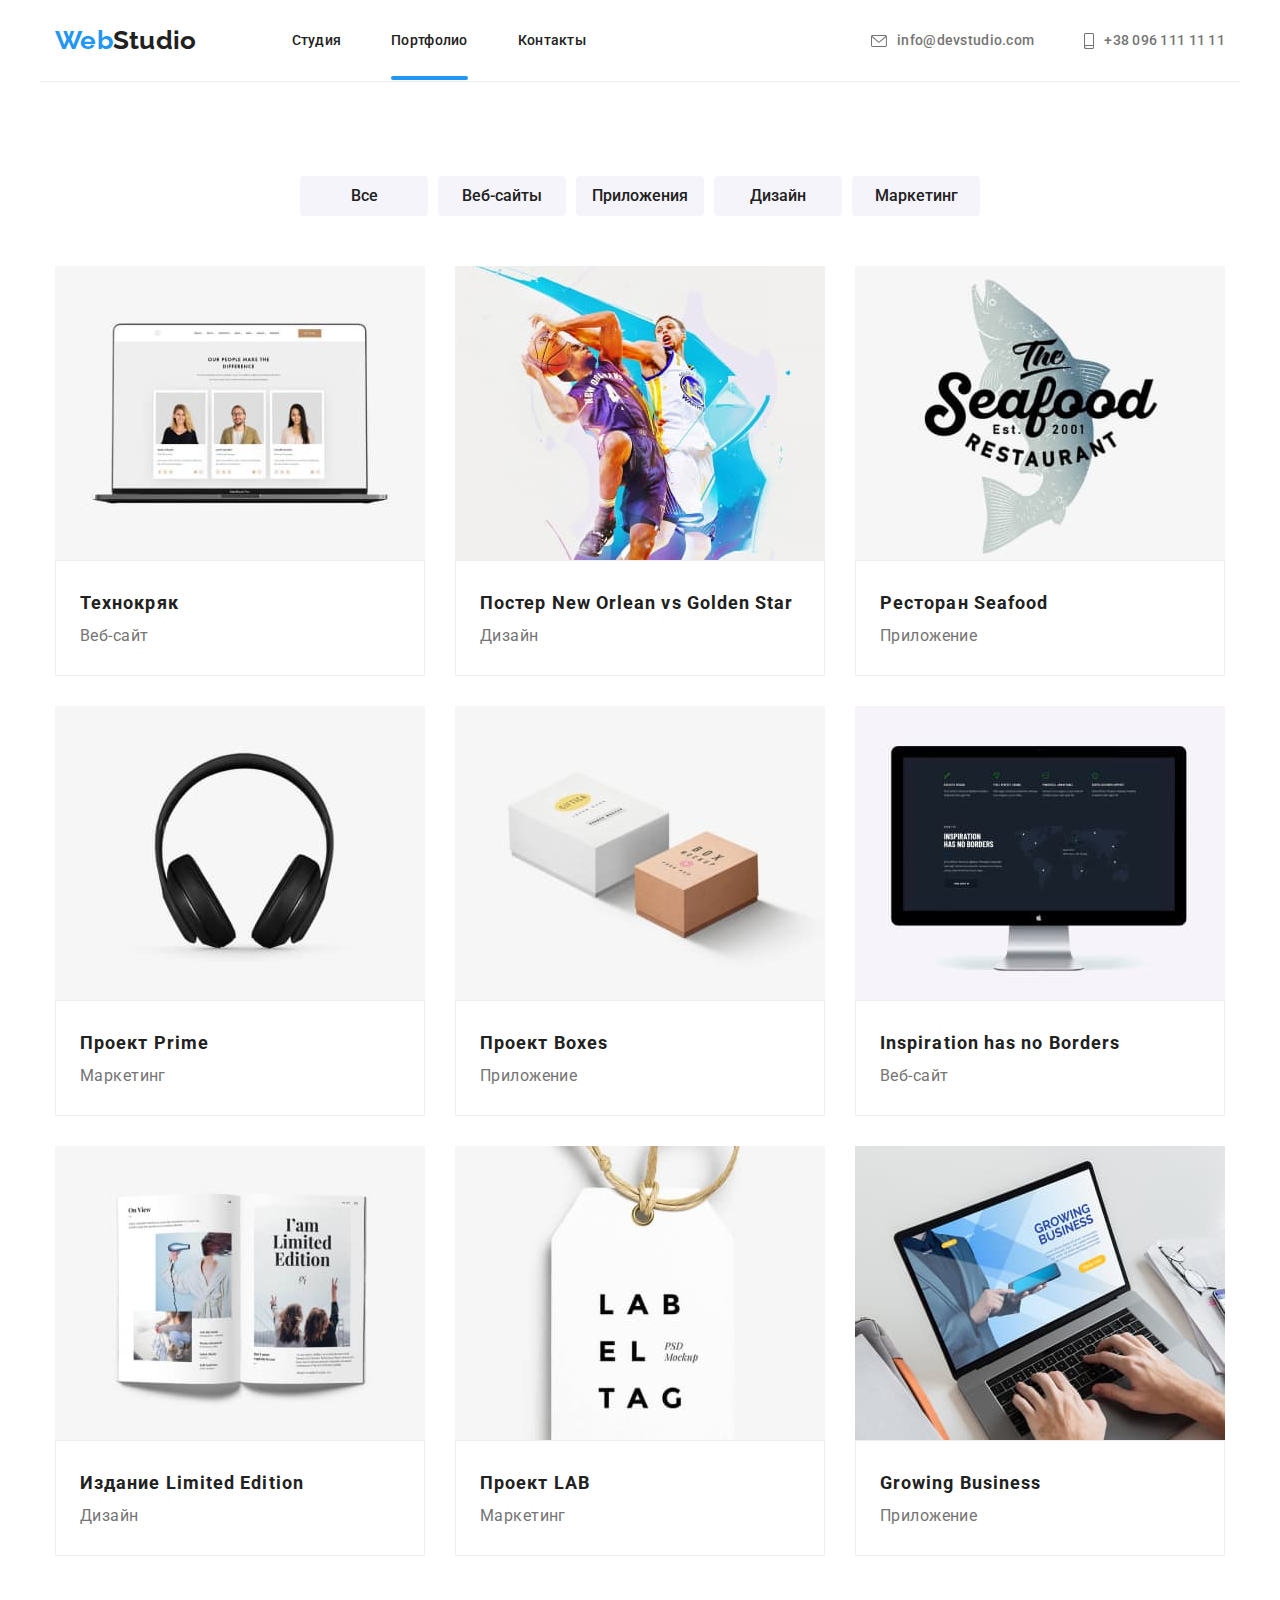
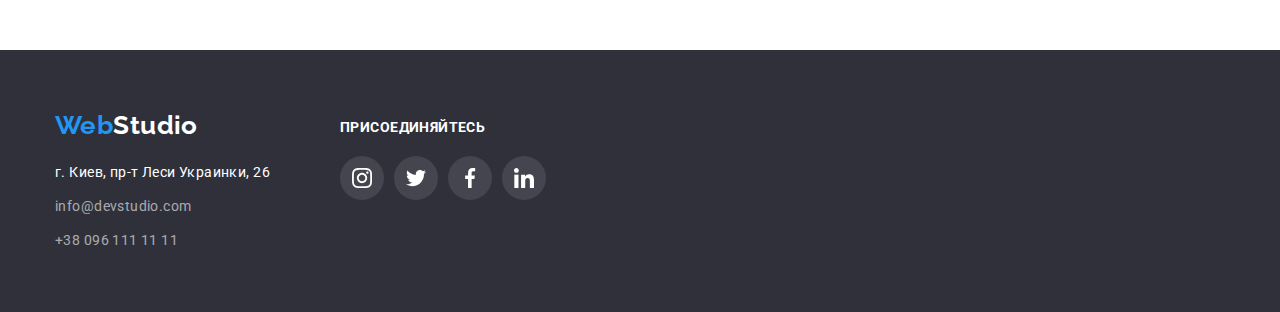
==== portfolio.html @ 004bd1a2 "start" ====
<!DOCTYPE html>
<html lang="ru">
  <head>
    <meta charset="UTF-8" />
    <meta http-equiv="X-UA-Compatible" content="IE=edge" />
    <meta name="viewport" content="width=device-width, initial-scale=1.0" />
    <title>Portfolio</title>
    <link
      href="https://fonts.googleapis.com/css2?family=Raleway:wght@700&family=Roboto:wght@400;500;700;900&display=swap"
      rel="stylesheet"
    />
    <link
      rel="stylesheet"
      href="https://cdn.jsdelivr.net/npm/modern-normalize@1.1.0/modern-normalize.min.css"
    />

    <link rel="stylesheet" href="./css/common.css" />
    <link rel="stylesheet" href="./css/index.css" />
    <link rel="stylesheet" href="./css/portfolio.css" />
    <link rel="stylesheet" href="./css/header.css" />
    <link rel="stylesheet" href="./css/footer.css" />
  </head>

  <body>
    <header>
      <div class="container header-container">
        <nav class="navigation">
          <a class="link logo" href="/index.html"
            ><span class="color-logo">Web</span>Studio</a
          >

          <ul class="list nav-list">
            <li class="list-item">
              <a class="link" href="/index.html">Студия</a>
            </li>
            <li class="list-item">
              <a class="link current" href="./portfolio.html">Портфолио</a>
            </li>
            <li class="list-item">
              <a class="link" href="#">Контакты</a>
            </li>
          </ul>
        </nav>
        <ul class="list contacts">
          <li class="list-item">
            <a class="link" href="mailto:info@devstudio.com">
              <svg class="icon" width="16" height="12">
                <use href="./images/icons/sprite.svg#icon-envelope"></use></svg
              >info@devstudio.com</a
            >
          </li>
          <li class="list-item">
            <a class="link" href="tel:+380961111111"
              ><svg class="icon" width="10" height="16">
                <use
                  href="./images/icons/sprite.svg#icon-smartphone"
                ></use></svg
              >+38 096 111 11 11</a
            >
          </li>
        </ul>
      </div>
    </header>
    <main>
      <section class="work-examples section">
        <div class="container">
          <h2 class="visually-hidden">Примеры работ</h2>
          <ul class="list">
            <li class="list-item">
              <button class="button" type="button">Все</button>
            </li>
            <li class="list-item">
              <button class="button" type="button">Веб-сайты</button>
            </li>
            <li class="list-item">
              <button class="button" type="button">Приложения</button>
            </li>
            <li class="list-item">
              <button class="button" type="button">Дизайн</button>
            </li>
            <li class="list-item">
              <button class="button" type="button">Маркетинг</button>
            </li>
          </ul>

          <ul class="work-examples-list">
            <li class="list-item">
              <div class="wrapper">
                <img
                  src="./images/projects/project-1.jpg"
                  alt="Веб-сайт"
                  width="370"
                />
                <div class="work-examples-overlay">
                  <p class="work-examples-text">
                    Ресурс предлагает комплексные предложения с разным уровнем
                    функционала и сервисов. Все это позволит посетителю получить
                    исчерпывающие сведения о компании или частном лице.
                  </p>
                </div>
              </div>
              <div class="card-item-container">
                <h3 class="card-titles">Технокряк</h3>
                <p class="card-text">Веб-сайт</p>
              </div>
            </li>
            <li class="list-item">
              <div class="wrapper">
                <img
                  src="./images/projects/project-2.jpg"
                  alt="Постер New Orlean vs Golden Star"
                  width="370"
                />
                <div class="work-examples-overlay">
                  <p class="work-examples-text">
                    Ресурс предлагает комплексные предложения с разным уровнем
                    функционала и сервисов. Все это позволит посетителю получить
                    исчерпывающие сведения о компании или частном лице.
                  </p>
                </div>
              </div>
              <div class="card-item-container">
                <h3 class="card-titles">Постер New Orlean vs Golden Star</h3>
                <p class="card-text">Дизайн</p>
              </div>
            </li>
            <li class="list-item">
              <div class="wrapper">
                <img
                  src="./images/projects/project-3.jpg"
                  alt="Ресторан Seafood"
                  width="370"
                />
                <div class="work-examples-overlay">
                  <p class="work-examples-text">
                    Ресурс предлагает комплексные предложения с разным уровнем
                    функционала и сервисов. Все это позволит посетителю получить
                    исчерпывающие сведения о компании или частном лице.
                  </p>
                </div>
              </div>
              <div class="card-item-container">
                <h3 class="card-titles">Ресторан Seafood</h3>
                <p class="card-text">Приложение</p>
              </div>
            </li>
            <li class="list-item">
              <div class="wrapper">
                <img
                  src="./images/projects/project-4.jpg"
                  alt="Проект Prime"
                  width="370"
                />
                <div class="work-examples-overlay">
                  <p class="work-examples-text">
                    Ресурс предлагает комплексные предложения с разным уровнем
                    функционала и сервисов. Все это позволит посетителю получить
                    исчерпывающие сведения о компании или частном лице.
                  </p>
                </div>
              </div>
              <div class="card-item-container">
                <h3 class="card-titles">Проект Prime</h3>
                <p class="card-text">Маркетинг</p>
              </div>
            </li>
            <li class="list-item">
              <div class="wrapper">
                <img
                  src="./images/projects/project-5.jpg"
                  alt="Проект Boxes"
                  width="370"
                />
                <div class="work-examples-overlay">
                  <p class="work-examples-text">
                    Ресурс предлагает комплексные предложения с разным уровнем
                    функционала и сервисов. Все это позволит посетителю получить
                    исчерпывающие сведения о компании или частном лице.
                  </p>
                </div>
              </div>
              <div class="card-item-container">
                <h3 class="card-titles">Проект Boxes</h3>
                <p class="card-text">Приложение</p>
              </div>
            </li>
            <li class="list-item">
              <div class="wrapper">
                <img
                  src="./images/projects/project-6.jpg"
                  alt="Inspiration has no Borders"
                  width="370"
                />
                <div class="work-examples-overlay">
                  <p class="work-examples-text">
                    Ресурс предлагает комплексные предложения с разным уровнем
                    функционала и сервисов. Все это позволит посетителю получить
                    исчерпывающие сведения о компании или частном лице.
                  </p>
                </div>
              </div>
              <div class="card-item-container">
                <h3 class="card-titles">Inspiration has no Borders</h3>
                <p class="card-text">Веб-сайт</p>
              </div>
            </li>
            <li class="list-item">
              <div class="wrapper">
                <img
                  src="./images/projects/project-7.jpg"
                  alt="Издание Limited Edition"
                  width="370"
                />
                <div class="work-examples-overlay">
                  <p class="work-examples-text">
                    Ресурс предлагает комплексные предложения с разным уровнем
                    функционала и сервисов. Все это позволит посетителю получить
                    исчерпывающие сведения о компании или частном лице.
                  </p>
                </div>
              </div>
              <div class="card-item-container">
                <h3 class="card-titles">Издание Limited Edition</h3>
                <p class="card-text">Дизайн</p>
              </div>
            </li>
            <li class="list-item">
              <div class="wrapper">
                <img
                  src="./images/projects/project-8.jpg"
                  alt="Проект LAB"
                  width="370"
                />
                <div class="work-examples-overlay">
                  <p class="work-examples-text">
                    Ресурс предлагает комплексные предложения с разным уровнем
                    функционала и сервисов. Все это позволит посетителю получить
                    исчерпывающие сведения о компании или частном лице.
                  </p>
                </div>
              </div>
              <div class="card-item-container">
                <h3 class="card-titles">Проект LAB</h3>
                <p class="card-text">Маркетинг</p>
              </div>
            </li>
            <li class="list-item">
              <div class="wrapper">
                <img
                  src="./images/projects/project-9.jpg"
                  alt="Growing Business"
                  width="370"
                />
                <div class="work-examples-overlay">
                  <p class="work-examples-text">
                    Ресурс предлагает комплексные предложения с разным уровнем
                    функционала и сервисов. Все это позволит посетителю получить
                    исчерпывающие сведения о компании или частном лице.
                  </p>
                </div>
              </div>
              <div class="card-item-container">
                <h3 class="card-titles">Growing Business</h3>
                <p class="card-text">Приложение</p>
              </div>
            </li>
          </ul>
        </div>
      </section>
    </main>
    <footer class="footer">
      <div class="footer-container container">
        <div class="wrapper">
          <a class="link logo dark-bg-logo" href="/index.html"
            ><span class="color-logo">Web</span>Studio</a
          >
          <address class="footer-contacts">
            <ul class="list">
              <li class="list-item">
                <a
                  class="link"
                  href="https://goo.gl/maps/Z4iwxhbqDGJFQBdJ7"
                  target="_blank"
                  rel="noreferrer noopener"
                  >г. Киев, пр-т Леси Украинки, 26</a
                >
              </li>
              <li class="list-item">
                <a class="link mail" href="mailto:info@devstudio.com"
                  >info@devstudio.com</a
                >
              </li>
              <li class="list-item">
                <a class="link tel" href="tel:+380961111111"
                  >+38 096 111 11 11</a
                >
              </li>
            </ul>
          </address>
        </div>
        <div class="social-media-wrapper">
          <h2 class="footer-title">присоединяйтесь</h2>
          <ul class="social-media-list">
            <li class="list-item">
              <a href="#" class="social-icon-link footer-icon link"
                ><svg class="icon">
                  <use href="./images/icons/sprite.svg#icon-instagram-2"></use>
                </svg>
              </a>
            </li>
            <li class="list-item">
              <a href="#" class="social-icon-link footer-icon link"
                ><svg class="icon">
                  <use href="./images/icons/sprite.svg#icon-twitter-1"></use>
                </svg>
              </a>
            </li>
            <li class="list-item">
              <a href="#" class="social-icon-link footer-icon link"
                ><svg class="icon">
                  <use href="./images/icons/sprite.svg#icon-facebook-1"></use>
                </svg>
              </a>
            </li>
            <li class="list-item">
              <a href="#" class="social-icon-link footer-icon link"
                ><svg class="icon">
                  <use
                    href="./images/icons/sprite.svg#icon-linkedin-1"
                  ></use></svg
              ></a>
            </li>
          </ul>
        </div>
      </div>
    </footer>
  </body>
</html>
---- css/common.css ----
:root {
  --title-text-color: #212121;
  --accent-color: #2196f3;
  --main-text-color: #757575;
  --dark-bg-text-color: #fff;
  --dark-bg-color: #2f303a;
  --dark-bg-link-text-color: rgba(255, 255, 255, 0.6);
  --button-color: #f5f4fa;
  --gap: 30px;
  --icon-color: #afb1b8;
  --main-font: 'Roboto', sans-serif;
}

.visually-hidden {
  position: absolute;
  width: 1px;
  height: 1px;
  margin: -1px;
  border: 0;
  padding: 0;

  white-space: nowrap;
  clip-path: inset(100%);
  clip: rect(0 0 0 0);
  overflow: hidden;
}

h1,
h2,
h3,
h4,
h5,
h6,
p {
  margin-top: 0px;
  margin-bottom: 0px;
}

img {
  display: block;
}

body {
  font-family: var(--main-font);
  font-size: 14px;
  line-height: 1.7;
  letter-spacing: 0.03em;

  color: var(--main-text-color);
}

ul {
  list-style: none;
  margin: 0;
  padding: 0;
}

.link {
  text-decoration: none;
  font-style: normal;

  color: inherit;

  transition: color 250ms cubic-bezier(0.4, 0, 0.2, 1);
}

.link:hover,
.link:focus,
.link:active {
  color: var(--accent-color);
}

.link:hover > .icon,
.link:focus > .icon,
.link:active > .icon {
  fill: var(--accent-color);
}

.container {
  width: 1200px;

  padding-left: 15px;
  padding-right: 15px;

  margin-left: auto;
  margin-right: auto;
}

.section {
  padding-top: 94px;
  padding-bottom: 94px;
}

.button {
  min-width: 128px;
  height: 40px;
  font-weight: 500;
  font-size: 16px;
  line-height: 1.62;
  text-align: center;

  border: none;
  border-radius: 4px;

  color: var(--title-text-color);
  background-color: var(--button-color);

  cursor: pointer;
  transition: background-color 250ms cubic-bezier(0.4, 0, 0.2, 1),
    box-shadow 250ms cubic-bezier(0.4, 0, 0.2, 1),
    color 250ms cubic-bezier(0.4, 0, 0.2, 1);
}

.button:hover,
.button:focus {
  color: var(--dark-bg-text-color);
  background-color: var(--accent-color);
  box-shadow: 0px 4px 4px rgba(0, 0, 0, 0.15);
}
---- css/index.css ----
.hero {
  padding-top: 200px;
  padding-bottom: 200px;
  background-color: var(--dark-bg-color);

  background-image: linear-gradient(
      to right,
      rgba(2, 0, 36, 0.4) 24%,
      rgba(16, 16, 191, 0.4) 48%,
      rgba(11, 23, 185, 0.664) 90%
    ),
    url(/images/hero.jpg);

  max-width: 1600px;
  margin-right: auto;
  margin-left: auto;
  background-repeat: no-repeat;

  text-align: center;
}

.primary-title {
  width: 700px;
  margin: 0 auto 30px;

  font-weight: 900;
  font-size: 44px;
  line-height: 1.36;
  text-align: center;
  letter-spacing: 0.06em;
  text-transform: uppercase;

  color: var(--dark-bg-text-color);
}

.second-title {
  margin-bottom: 50px;
  text-align: center;
  font-weight: 700;
  font-size: 36px;
  line-height: 1.16;

  color: var(--title-text-color);
}

.main-button {
  min-width: 200px;
  height: 50px;

  font-weight: 700;
  line-height: 1.9;
  letter-spacing: 0.06em;
}

.features .list {
  display: flex;
  column-gap: var(--gap);
}

.features .list-item {
  flex-basis: calc((100% - 3 * 30px) / 4);
}

.feature-titles {
  margin-bottom: 10px;

  font-style: normal;
  font-size: 14px;
  font-weight: 700;
  line-height: 1.14;
  letter-spacing: 0.03em;
  text-transform: uppercase;

  color: var(--title-text-color);
}

.work .second-titles {
  margin-bottom: 95px;
  text-align: center;
}

.work .list {
  display: flex;
  column-gap: 30px;
}

.work .list-item {
  position: relative;
}

.third-titles {
  font-style: normal;
  font-weight: 500;
  font-size: 16px;
  line-height: 1.18;
  letter-spacing: 0.03em;

  color: var(--title-text-color);
}

.team {
  background: #f5f4fa;
}

.team .third-titles {
  margin-bottom: 10px;
}

.team .second-titles {
  text-align: center;
  margin-bottom: 50px;
}

.team .list {
  display: flex;
  column-gap: 30px;
}

.team .list-item {
  text-align: center;
}

.team-member {
  padding: 30px 0;

  background: #ffffff;
  box-shadow: 0px 1px 3px rgba(0, 0, 0, 0.12), 0px 1px 1px rgba(0, 0, 0, 0.14),
    0px 2px 1px rgba(0, 0, 0, 0.2);
  border-radius: 0px 0px 4px 4px;
}

.job-title {
  margin-bottom: 15px;

  font-size: 16px;
  line-height: 1.19;
  letter-spacing: 0.03em;
}

.features .list-item::before {
  display: block;
  height: 120px;
  content: '';
  background-color: var(--button-color);
  background-repeat: no-repeat;
  background-size: 70px 70px;
  background-position: center;
  border-radius: 4px;
  margin-bottom: 30px;
}

.antenna::before {
  background-image: url(/images/icons/SVG/antenna.svg);
}

.clock::before {
  background-image: url(/images/icons/SVG/clock.svg);
}

.diagram::before {
  background-image: url(/images/icons/SVG/diagram.svg);
}

.astronaut::before {
  background-image: url(/images/icons/SVG/astronaut.svg);
}

.social-media-list {
  display: flex;
  justify-content: center;
  column-gap: 10px;
}

.social-media-list .icon {
  width: 20px;
  height: 20px;
  fill: var(--icon-color);
}

.social-icon-link {
  display: flex;
  width: 44px;
  height: 44px;
  align-items: center;
  justify-content: center;

  border-radius: 50%;

  transition: background-color 250ms cubic-bezier(0.4, 0, 0.2, 1);
}

.social-icon-link:hover {
  background-color: #2196f3;
}

.social-icon-link .icon {
  transition: fill 250ms cubic-bezier(0.4, 0, 0.2, 1);
}

.social-icon-link:hover .icon {
  fill: #ffffff;
}

.clients-list {
  display: flex;
  column-gap: 30px;
}

.clients-link {
  display: flex;
  align-items: center;
  justify-content: center;
  width: 170px;
  height: 92px;
  border: 1px solid var(--icon-color, rgba(175, 177, 184, 1));
  border-radius: 4px;

  transition: border-color 250ms cubic-bezier(0.4, 0, 0.2, 1);
}

.clients-link:hover {
  border-color: var(--accent-color);
}

.clients-link > .icon {
  fill: var(--icon-color);

  transition: fill 250ms cubic-bezier(0.4, 0, 0.2, 1);
}

.work-overlay {
  display: flex;
  align-items: center;
  justify-content: center;

  position: absolute;
  bottom: 0;
  left: 0;

  height: 70px;
  width: 100%;
  background: rgba(47, 48, 58, 0.8);
}

.work-text {
  font-weight: 700;
  font-size: 14px;
  line-height: 16px;
  letter-spacing: 0.03em;
  text-transform: uppercase;
  color: var(--dark-bg-text-color);
}

.modal-overlay {
  position: fixed;
  top: 0;
  left: 0;

  width: 100%;
  height: 100%;

  background-color: rgba(0, 0, 0, 0.2);

  opacity: 1;

  transition: opacity 250ms cubic-bezier(0.4, 0, 0.2, 1);
}

.modal-overlay.is-hidden {
  opacity: 0;
  pointer-events: none;
}

.modal-window {
  position: absolute;

  top: 50%;
  left: 50%;

  transform: translate(-50%, -50%) scale(1);

  width: 530px;
  height: 580px;

  padding: 40px;

  background: var(--dark-bg-text-color);
  border-radius: 4px;
  box-shadow: 0px 1px 3px rgba(0, 0, 0, 0.12), 0px 1px 1px rgba(0, 0, 0, 0.14),
    0px 2px 1px rgba(0, 0, 0, 0.2);

  opacity: 1;

  transition: transform 250ms;
}

.modal-overlay.is-hidden .modal-window {
  transform: translate(-50%, -50%) scale(0.5);
}

.btn-close {
  position: absolute;
  top: 10px;
  right: 10px;

  min-width: 30px;
  height: 30px;

  border: 1px solid var(--button-color);
  border-radius: 50%;

  background-color: transparent;
}

.btn-close:hover .icon {
  fill: var(--dark-bg-text-color);
}

.send-icon {
  width: 24px;
  height: 24px;

  fill: inherit;

  transition: fill 250ms cubic-bezier(0.4, 0, 0.2, 1);
}

.footer-form-button {
  display: flex;
  align-items: center;
  justify-content: center;
  column-gap: 10px;
}

.footer-form-button:hover .send-icon {
  fill: var(--dark-bg-text-color);
}

.modal-title {
  margin-bottom: 12px;

  font-size: 20px;
  line-height: 23px;

  letter-spacing: 0.03em;

  color: #212121;
}

.modal-form {
  display: flex;
  flex-direction: column;
}

.modal-form-input {
  width: 100%;
  height: 40px;
  padding-left: 35px;
  padding-right: 35px;

  border: 1px solid rgba(33, 33, 33, 0.2);
  border-radius: 4px;
}

.modal-form-input:focus {
  border: 1px solid var(--accent-color);
  outline: transparent;
}

.input-wrapper:focus-within .modal-form-icon {
  fill: var(--accent-color);
}

.modal-form-label:focus-within .modal-form-label-text {
  color: var(--accent-color);
}

.modal-form-label-text {
  display: block;
  margin-bottom: 5px;
  font-size: 12px;
  line-height: 14px;
  /* identical to box height */

  letter-spacing: 0.01em;

  color: #757575;
}

.modal-form-comment {
  height: 120px;
  resize: none;
}

.modal-form-icon {
  position: absolute;
  top: 0;
  left: 0;

  transform: translateY(50%);

  margin-left: 12px;
}

.input-wrapper {
  position: relative;
  margin-bottom: 10px;
}

.modal-form-comment {
  padding: 12px 16px;
}

.modal-form-comment::placeholder {
  font-family: 'Roboto';
  font-style: normal;
  font-weight: 400;
  font-size: 12px;
  line-height: 14px;
  letter-spacing: 0.01em;

  color: rgba(117, 117, 117, 0.5);
}

.comment-wrapper {
  margin-bottom: 20px;
}

.confirm-label {
  display: flex;
  align-items: center;
  justify-content: center;
  column-gap: 8px;

  margin-bottom: 20px;

  font-size: 14px;
  line-height: 24px;
  /* identical to box height, or 171% */

  letter-spacing: 0.03em;

  color: #757575;

  cursor: pointer;
}

.confirm-label .link {
  color: var(--accent-color);
  text-decoration: underline;
}

.submit-button {
  max-width: 200px;
  align-self: center;
}

.modal-form-label {
  display: block;
}

.confirm-checkbox {
  position: absolute;
  top: 0;
  left: 0;
  appearance: none;

  width: 1px;
  height: 1px;
  margin: -1px;
  border: 0;
  padding: 0;

  white-space: nowrap;
  clip-path: inset(100%);
  clip: rect(0 0 0 0);
  overflow: hidden;
}

.check-icon {
  display: inline-block;
  width: 15px;
  height: 15px;

  border: 2px solid;
  border-radius: 2px;
}

.confirm-checkbox:checked + .check-icon {
  background-color: var(--accent-color);
  border-color: transparent;
  background-image: url(../images/icons/SVG/icon-check.svg);
  background-size: contain;
  background-origin: border-box;
}
---- css/portfolio.css ----
.work-examples .list {
  display: flex;
  justify-content: center;
}

.work-examples .list > .list-item:not(:last-child) {
  margin-right: 10px;
  margin-bottom: 50px;
}

.work-examples-list .wrapper {
  position: relative;
  overflow: hidden;
}

.work-examples-overlay {
  padding: 63px 24px;
  position: absolute;
  top: 0;
  left: 0;

  transform: translateY(100%);

  transition: transform 250ms cubic-bezier(0.4, 0, 0.2, 1);
  height: 100%;

  background: rgba(33, 150, 243, 0.9);

  font-size: 18px;
  line-height: 28px;
  /* or 156% */

  letter-spacing: 0.03em;

  color: #ffffff;
}

.card-titles {
  font-weight: 700;
  font-size: 18px;
  line-height: 2;
  letter-spacing: 0.06em;
  color: var(--title-text-color);
}

.card-text {
  font-size: 16px;
  line-height: 1.87;
}

.work-examples-list {
  display: flex;
  flex-wrap: wrap;
  gap: 30px;
}

.work-examples-list .list-item {
  /* margin-left: 30px;
  margin-top: 30px; */
  flex-basis: calc((100% - 2 * 30px) / 3);
}

.card-item-container {
  padding: 24px;
  background: #ffffff;
  border: 1px solid #eeeeee;
}

.work-examples-list > .list-item {
  transition: box-shadow 250ms cubic-bezier(0.4, 0, 0.2, 1);
}

.work-examples-list > .list-item:hover {
  box-shadow: 2px 2px 27px 0px rgba(222, 222, 222, 1);
}

.list-item:hover .work-examples-overlay {
  transform: translateY(0);
}
---- css/header.css ----
.header-container {
  display: flex;
  align-items: center;

  border-bottom: 1px solid #ececec;
}

.color-logo {
  color: var(--accent-color);
}

.logo {
  padding: 25px 0;
  margin-right: 95px;

  font-family: 'Raleway';
  font-weight: 700;
  font-size: 26px;
  line-height: 1.2;

  color: var(--title-text-color);
}

.navigation {
  display: flex;
  align-items: center;

  font-weight: 500;
  font-size: 14px;
  line-height: 1.14;
  letter-spacing: 0.02em;

  color: var(--title-text-color);
}

.nav-list {
  display: flex;
  column-gap: 50px;
}

.nav-list .link {
  padding-top: 32px;
  padding-bottom: 32px;
}

.nav-list .link::after {
  display: none;
  content: '';
  height: 4px;
  background-color: var(--accent-color);
  border-radius: 2px;
}

.current {
  position: relative;
}

.current.link::after {
  display: block;
  position: absolute;
  bottom: 0;
  width: 100%;
}

.contacts {
  display: flex;
  align-items: center;

  margin-left: auto;

  font-weight: 500;
  line-height: 1.14;
  letter-spacing: 0.02em;

  color: var(--main-text-color);
}

.contacts .link {
  padding-top: 20px;
  padding-bottom: 20px;
}

.contacts > .list-item:not(:last-child) {
  margin-right: 50px;
}

.contacts .icon {
  fill: var(--main-text-color);
  margin-right: 10px;

  transition: fill 250ms cubic-bezier(0.4, 0, 0.2, 1);
}

.contacts :last-child {
  display: flex;
  align-items: center;
}
---- css/footer.css ----
.footer {
  padding-top: 60px;
  padding-bottom: 60px;

  color: var(--dark-bg-text-color);
  background-color: var(--dark-bg-color);
}

.footer .logo {
  display: inline-block;
  margin: 0;
  padding: 0;
  margin-bottom: 20px;
}

.footer-contacts .list-item:not(:last-child) {
  margin-bottom: 10px;
}

.dark-bg-logo {
  color: var(--dark-bg-text-color);
}

.mail,
.tel {
  color: var(--dark-bg-link-text-color);
}

.footer-container {
  display: flex;
  column-gap: 70px;
}

.footer-title {
  margin-bottom: 20px;
  font-weight: 700;
  font-size: 14px;
  line-height: 1.14;
  letter-spacing: 0.03em;
  text-transform: uppercase;

  color: var(--dark-bg-text-color);
}

.social-media-wrapper {
  padding-top: 10px;
}

.footer-icon .icon {
  fill: var(--dark-bg-text-color);
}

.social-icon-link.footer-icon {
  background-color: rgba(255, 255, 255, 0.1);
}

.social-icon-link.footer-icon:hover {
  background-color: var(--accent-color);
}

.footer-form-wrapper {
  padding-top: 10px;
}

.footer-email {
  width: 360px;
  height: 50px;

  padding-left: 16px;
  padding-right: 16px;

  border: 1px solid rgba(255, 255, 255, 0.3);
  filter: drop-shadow(0px 4px 4px rgba(0, 0, 0, 0.15));
  border-radius: 4px;

  background-color: transparent;

  color: var(--dark-bg-text-color);
}

.footer-form {
  display: flex;
  column-gap: 12px;
}
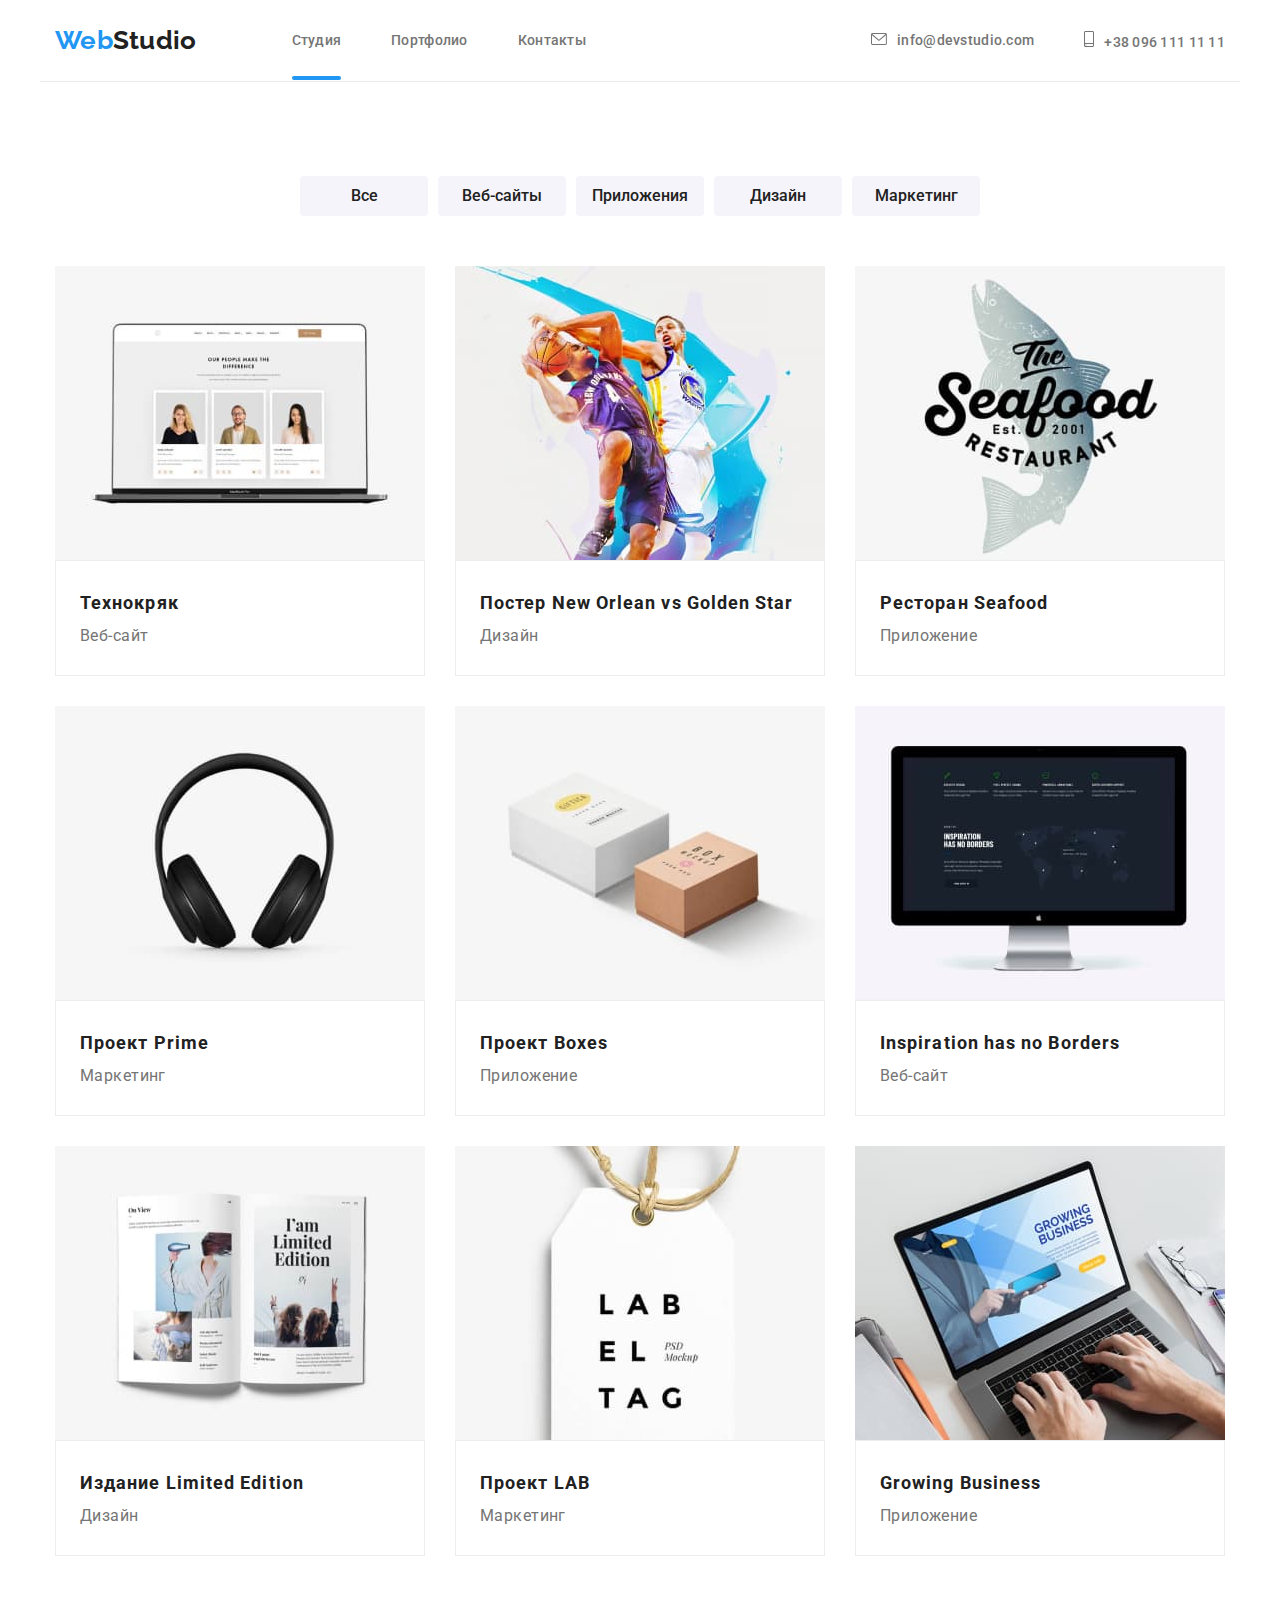
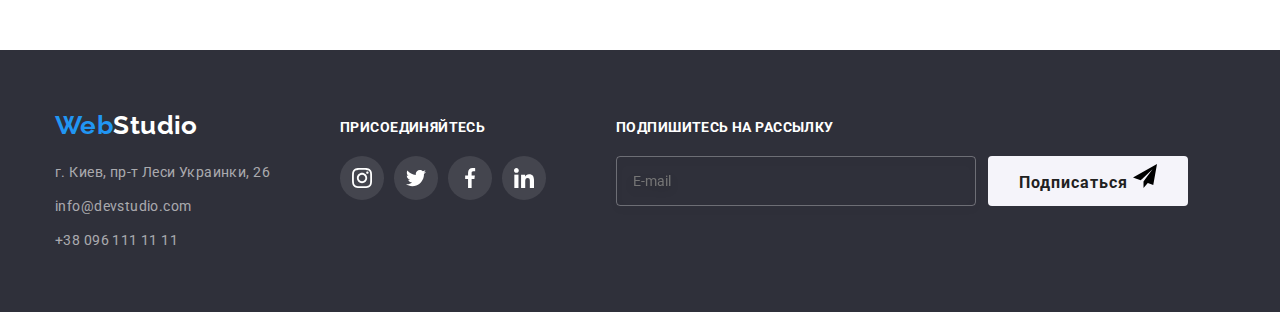
==== commit 4c8a9030: "add modal" ====
--- a/portfolio.html
+++ b/portfolio.html
@@ -13,45 +13,47 @@
       rel="stylesheet"
       href="https://cdn.jsdelivr.net/npm/modern-normalize@1.1.0/modern-normalize.min.css"
     />
-
-    <link rel="stylesheet" href="./css/common.css" />
-    <link rel="stylesheet" href="./css/index.css" />
-    <link rel="stylesheet" href="./css/portfolio.css" />
-    <link rel="stylesheet" href="./css/header.css" />
-    <link rel="stylesheet" href="./css/footer.css" />
+    <link rel="stylesheet" href="./css/main.min.css" />
   </head>
 
   <body>
-    <header>
-      <div class="container header-container">
-        <nav class="navigation">
+    <header class="page-header">
+      <div class="container page-header__container">
+        <nav class="page-header__nav">
           <a class="link logo" href="/index.html"
-            ><span class="color-logo">Web</span>Studio</a
+            ><span class="logo-color">Web</span>Studio</a
           >
 
           <ul class="list nav-list">
-            <li class="list-item">
-              <a class="link" href="/index.html">Студия</a>
-            </li>
-            <li class="list-item">
-              <a class="link current" href="./portfolio.html">Портфолио</a>
-            </li>
-            <li class="list-item">
-              <a class="link" href="#">Контакты</a>
+            <li class="nav-list__item">
+              <a class="link nav-list__link current" href="/index.html"
+                >Студия</a
+              >
+            </li>
+            <li class="nav-list__item">
+              <a class="link nav-list__link" href="./portfolio.html"
+                >Портфолио</a
+              >
+            </li>
+            <li class="nav-list__item">
+              <a class="link nav-list__link" href="#">Контакты</a>
             </li>
           </ul>
         </nav>
-        <ul class="list contacts">
-          <li class="list-item">
-            <a class="link" href="mailto:info@devstudio.com">
-              <svg class="icon" width="16" height="12">
+        <ul class="list contacts-list">
+          <li class="contacts-list__item">
+            <a
+              class="link contacts-list__link"
+              href="mailto:info@devstudio.com"
+            >
+              <svg class="icon contacts-list__icon" width="16" height="12">
                 <use href="./images/icons/sprite.svg#icon-envelope"></use></svg
               >info@devstudio.com</a
             >
           </li>
-          <li class="list-item">
-            <a class="link" href="tel:+380961111111"
-              ><svg class="icon" width="10" height="16">
+          <li class="contacts-list__item">
+            <a class="link contacts-list__link" href="tel:+380961111111"
+              ><svg class="icon contacts-list__icon" width="10" height="16">
                 <use
                   href="./images/icons/sprite.svg#icon-smartphone"
                 ></use></svg
@@ -269,29 +271,31 @@
       </section>
     </main>
     <footer class="footer">
-      <div class="footer-container container">
+      <div class="container footer-container">
         <div class="wrapper">
-          <a class="link logo dark-bg-logo" href="/index.html"
-            ><span class="color-logo">Web</span>Studio</a
+          <a class="link logo footer__logo" href="/index.html"
+            ><span class="logo-color">Web</span>Studio</a
           >
           <address class="footer-contacts">
-            <ul class="list">
-              <li class="list-item">
+            <ul class="footer-contacts__list">
+              <li class="footer-contacts__item">
                 <a
-                  class="link"
+                  class="link footer-contacts__link"
                   href="https://goo.gl/maps/Z4iwxhbqDGJFQBdJ7"
                   target="_blank"
                   rel="noreferrer noopener"
                   >г. Киев, пр-т Леси Украинки, 26</a
                 >
               </li>
-              <li class="list-item">
-                <a class="link mail" href="mailto:info@devstudio.com"
+              <li class="footer-contacts__item">
+                <a
+                  class="link footer-contacts__link"
+                  href="mailto:info@devstudio.com"
                   >info@devstudio.com</a
                 >
               </li>
-              <li class="list-item">
-                <a class="link tel" href="tel:+380961111111"
+              <li class="footer-contacts__item">
+                <a class="link footer-contacts__link" href="tel:+380961111111"
                   >+38 096 111 11 11</a
                 >
               </li>
@@ -299,38 +303,72 @@
           </address>
         </div>
         <div class="social-media-wrapper">
-          <h2 class="footer-title">присоединяйтесь</h2>
+          <h2 class="footer__title">присоединяйтесь</h2>
           <ul class="social-media-list">
-            <li class="list-item">
-              <a href="#" class="social-icon-link footer-icon link"
-                ><svg class="icon">
+            <li class="social-media-list__item">
+              <a
+                href="#"
+                class="social-media-list__link link social-media-list__link--dark-bg"
+                ><svg
+                  class="icon social-media-list__icon social-media-list__icon--dark-bg"
+                >
                   <use href="./images/icons/sprite.svg#icon-instagram-2"></use>
                 </svg>
               </a>
             </li>
-            <li class="list-item">
-              <a href="#" class="social-icon-link footer-icon link"
-                ><svg class="icon">
+            <li class="social-media-list__item">
+              <a
+                href="#"
+                class="social-media-list__link link social-media-list__link--dark-bg"
+                ><svg
+                  class="icon social-media-list__icon social-media-list__icon--dark-bg"
+                >
                   <use href="./images/icons/sprite.svg#icon-twitter-1"></use>
                 </svg>
               </a>
             </li>
-            <li class="list-item">
-              <a href="#" class="social-icon-link footer-icon link"
-                ><svg class="icon">
+            <li class="social-media-list__item">
+              <a
+                href="#"
+                class="social-media-list__link link social-media-list__link--dark-bg"
+                ><svg
+                  class="icon social-media-list__icon social-media-list__icon--dark-bg"
+                >
                   <use href="./images/icons/sprite.svg#icon-facebook-1"></use>
                 </svg>
               </a>
             </li>
-            <li class="list-item">
-              <a href="#" class="social-icon-link footer-icon link"
-                ><svg class="icon">
+            <li class="social-media-list__item">
+              <a
+                href="#"
+                class="social-media-list__link link social-media-list__link--dark-bg"
+                ><svg
+                  class="icon social-media-list__icon social-media-list__icon--dark-bg"
+                >
                   <use
                     href="./images/icons/sprite.svg#icon-linkedin-1"
                   ></use></svg
               ></a>
             </li>
           </ul>
+        </div>
+        <div class="footer-form-wrapper">
+          <h2 class="footer__title">Подпишитесь на рассылку</h2>
+          <form class="footer__form">
+            <input
+              type="email"
+              name="footer-email"
+              placeholder="E-mail"
+              required
+              class="footer-email"
+            />
+            <button type="submit" class="button button--big footer-form-button">
+              <span>Подписаться</span>
+              <svg class="icon send-icon">
+                <use href="./images/icons/sprite.svg#icon-send"></use>
+              </svg>
+            </button>
+          </form>
         </div>
       </div>
     </footer>
--- a/css/main.min.css
+++ b/css/main.min.css
@@ -0,0 +1 @@
+.visually-hidden{position:absolute;width:1px;height:1px;margin:-1px;border:0;padding:0;white-space:nowrap;-webkit-clip-path:inset(100%);clip-path:inset(100%);clip:rect(0 0 0 0);overflow:hidden}h1,h2,h3,h4,h5,h6,p{margin-top:0px;margin-bottom:0px}img{display:block;width:100%}body{font-family:"Roboto",sans-serif;font-size:14px;line-height:1.7;letter-spacing:.03em;color:#757575}ul{list-style:none;margin:0;padding:0}.link{text-decoration:none;font-style:normal;color:inherit;transition:color 250ms cubic-bezier(0.4, 0, 0.2, 1)}.link:hover,.link:focus,.link:active{color:#2196f3}.icon{transition:fill 250ms cubic-bezier(0.4, 0, 0.2, 1)}.link:hover>.icon,.link:focus>.icon,.link:active>.icon{fill:#2196f3}.container{width:1200px;padding-left:15px;padding-right:15px;margin-left:auto;margin-right:auto}.section{padding-top:94px;padding-bottom:94px}.button{min-width:128px;height:40px;font-weight:500;font-size:16px;line-height:1.62;text-align:center;border:none;border-radius:4px;color:#212121;background-color:#f5f4fa;cursor:pointer;transition:background-color 250ms cubic-bezier(0.4, 0, 0.2, 1),box-shadow 250ms cubic-bezier(0.4, 0, 0.2, 1),color 250ms cubic-bezier(0.4, 0, 0.2, 1)}.button:hover,.button:focus{color:#fff;background-color:#2196f3;box-shadow:0px 4px 4px rgba(0,0,0,.15)}.button--big{min-width:200px;height:50px;font-weight:700;line-height:1.9;letter-spacing:.06em}.logo{padding:25px 0;margin-right:95px;font-family:"Raleway";font-weight:700;font-size:26px;line-height:1.2;color:#212121}.logo-color{color:#2196f3}.page-header__container{display:flex;align-items:center;border-bottom:1px solid #ececec}.page-header__nav{display:flex;align-items:center;font-weight:500;font-size:14px;line-height:1.14;letter-spacing:.02em;color:#212121}.nav-list{display:flex;-moz-column-gap:50px;column-gap:50px;color:#757575}.nav-list__link{padding-top:32px;padding-bottom:32px}.nav-list__link::after{content:"";height:4px;background-color:#2196f3;border-radius:2px}.current{position:relative}.current.nav-list__link::after{display:block;position:absolute;bottom:0;width:100%}.contacts-list{display:flex;align-items:center;-moz-column-gap:50px;column-gap:50px;margin-left:auto;font-weight:500;line-height:1.14;letter-spacing:.02em;color:#757575}.contacts-list:last-child{display:flex;align-items:center}.contacts-list__link{padding-top:20px;padding-bottom:20px}.contacts-list__icon{fill:#757575;margin-right:10px;transition:fill 250ms cubic-bezier(0.4, 0, 0.2, 1)}.hero-section{padding-top:200px;padding-bottom:200px;background-color:#2f303a;background-image:linear-gradient(to right, rgba(2, 0, 36, 0.4) 24%, rgba(16, 16, 191, 0.4) 48%, rgba(11, 23, 185, 0.664) 90%),url(/images/hero.jpg);max-width:1600px;margin-right:auto;margin-left:auto;background-repeat:no-repeat;text-align:center}.hero-section__title{width:700px;margin:0 auto 30px;font-weight:900;font-size:44px;line-height:1.36;text-align:center;letter-spacing:.06em;text-transform:uppercase;color:#fff}.second-title{margin-bottom:50px;text-align:center;font-weight:700;font-size:36px;line-height:1.16;color:#212121}.third-title{font-style:normal;font-weight:500;font-size:16px;line-height:1.18;letter-spacing:.03em;color:#212121}.features-list{display:flex;-moz-column-gap:30px;column-gap:30px}.features-list__item{flex-basis:calc((100% - 90px)/4)}.features-list__titles{margin-bottom:10px;font-size:14px;font-weight:700;line-height:1.14;letter-spacing:.03em;text-transform:uppercase;color:#212121}.features-list__item::before{display:block;height:120px;content:"";background-color:#f5f4fa;background-repeat:no-repeat;background-size:70px 70px;background-position:center;border-radius:4px;margin-bottom:30px}.features-list__item--antenna::before{background-image:url(/images/icons/SVG/antenna.svg)}.features-list__item--clock::before{background-image:url(/images/icons/SVG/clock.svg)}.features-list__item--diagram::before{background-image:url(/images/icons/SVG/diagram.svg)}.features-list__item--astronaut::before{background-image:url(/images/icons/SVG/astronaut.svg)}.work__second-title{margin-bottom:95px;text-align:center}.work-list{display:flex;-moz-column-gap:30px;column-gap:30px}.work-list__item{position:relative}.work-list__overlay{display:flex;align-items:center;justify-content:center;position:absolute;bottom:0;left:0;height:70px;width:100%;background:rgba(47,48,58,.8)}.work-list__text{font-weight:700;font-size:14px;line-height:16px;letter-spacing:.03em;text-transform:uppercase;color:#fff}.team-section{background:#f5f4fa}.team-member__title{margin-bottom:10px}.team-section__title{text-align:center;margin-bottom:50px}.team-list{display:flex;-moz-column-gap:30px;column-gap:30px}.team-list__item{text-align:center}.team-member{padding:30px 0;background:#fff;box-shadow:0px 1px 3px rgba(0,0,0,.12),0px 1px 1px rgba(0,0,0,.14),0px 2px 1px rgba(0,0,0,.2);border-radius:0px 0px 4px 4px}.team-member__title{font-weight:500;font-size:16px;line-height:19px;letter-spacing:.03em;color:#212121}.team-member__position{margin-bottom:15px;font-size:16px;line-height:1.19;letter-spacing:.03em}.social-media-list{display:flex;justify-content:center;-moz-column-gap:10px;column-gap:10px}.social-media-list__link{display:flex;width:44px;height:44px;align-items:center;justify-content:center;border-radius:50%;transition:background-color 250ms cubic-bezier(0.4, 0, 0.2, 1)}.social-media-list__link:hover,.social-media-list__link:focus{background-color:#2196f3}.social-media-list__link--dark-bg{background:rgba(255,255,255,.1)}.social-media-list__icon{width:20px;height:20px;fill:#afb1b8;transition:fill 250ms cubic-bezier(0.4, 0, 0.2, 1)}.social-media-list__icon--dark-bg{fill:#fff}.social-media-list__link:hover .social-media-list__icon,.social-media-list__link:focus .social-media-list__icon{fill:#fff}.clients-list{display:flex;-moz-column-gap:30px;column-gap:30px}.clients-list__link{display:flex;align-items:center;justify-content:center;width:170px;height:92px;border:1px solid #afb1b8;border-radius:4px;transition:border-color 250ms cubic-bezier(0.4, 0, 0.2, 1)}.clients-list__link:hover{border-color:#2196f3}.clients-list__icon{fill:currentColor}.modal-overlay{position:fixed;top:0;left:0;width:100%;height:100%;background-color:rgba(0,0,0,.2);opacity:1;transition:opacity 250ms cubic-bezier(0.4, 0, 0.2, 1)}.modal-overlay.is-hidden{opacity:0;pointer-events:none}.modal-window{position:absolute;top:50%;left:50%;transform:translate(-50%, -50%) scale(1);width:530px;height:580px;padding:40px;background:#fff;border-radius:4px;box-shadow:0px 1px 3px rgba(0,0,0,.12),0px 1px 1px rgba(0,0,0,.14),0px 2px 1px rgba(0,0,0,.2);opacity:1;transition:transform 250ms}.modal-overlay.is-hidden .modal-window{transform:translate(-50%, -50%) scale(0.5)}.btn-close{position:absolute;top:10px;right:10px;min-width:30px;height:30px;border:1px solid #f5f4fa;border-radius:50%;background-color:rgba(0,0,0,0)}.btn-close:hover .icon{fill:#fff}.send-icon{width:24px;height:24px;fill:inherit;transition:fill 250ms cubic-bezier(0.4, 0, 0.2, 1)}.modal-title{margin-bottom:12px;font-size:20px;line-height:23px;letter-spacing:.03em;color:#212121}.modal-form{display:flex;flex-direction:column}.modal-form-input{width:100%;height:40px;padding-left:35px;padding-right:35px;border:1px solid rgba(33,33,33,.2);border-radius:4px}.modal-form-input:focus{border:1px solid #2196f3;outline:rgba(0,0,0,0)}.input-wrapper:focus-within .modal-form-icon{fill:#2196f3}.modal-form-label:focus-within .modal-form-label-text{color:#2196f3}.modal-form-label-text{display:block;margin-bottom:5px;font-size:12px;line-height:14px;letter-spacing:.01em;color:#757575}.modal-form-comment{height:120px;resize:none}.modal-form-icon{position:absolute;top:0;left:0;transform:translateY(50%);margin-left:12px}.input-wrapper{position:relative;margin-bottom:10px}.modal-form-comment{padding:12px 16px}.modal-form-comment::-moz-placeholder{font-family:"Roboto";font-style:normal;font-weight:400;font-size:12px;line-height:14px;letter-spacing:.01em;color:rgba(117,117,117,.5)}.modal-form-comment::placeholder{font-family:"Roboto";font-style:normal;font-weight:400;font-size:12px;line-height:14px;letter-spacing:.01em;color:rgba(117,117,117,.5)}.comment-wrapper{margin-bottom:20px}.confirm-label{display:flex;align-items:center;justify-content:center;-moz-column-gap:8px;column-gap:8px;margin-bottom:20px;font-size:14px;line-height:24px;letter-spacing:.03em;color:#757575;cursor:pointer}.confirm-label .link{color:#2196f3;text-decoration:underline}.submit-button{max-width:200px;align-self:center}.modal-form-label{display:block}.confirm-checkbox{position:absolute;top:0;left:0;-webkit-appearance:none;-moz-appearance:none;appearance:none;width:1px;height:1px;margin:-1px;border:0;padding:0;white-space:nowrap;-webkit-clip-path:inset(100%);clip-path:inset(100%);clip:rect(0 0 0 0);overflow:hidden}.check-icon{display:inline-block;width:15px;height:15px;border:2px solid;border-radius:2px}.confirm-checkbox:checked+.check-icon{background-color:#2196f3;border-color:rgba(0,0,0,0);background-image:url(../images/icons/SVG/icon-check.svg);background-size:contain;background-origin:border-box}.footer{padding-top:60px;padding-bottom:60px;color:#fff;background-color:#2f303a}.footer__logo{display:inline-block;margin:0;padding:0;margin-bottom:20px;color:#fff}.footer-contacts__item:not(:last-child){margin-bottom:10px}.footer-contacts__link{color:rgba(255,255,255,.6)}.footer-container{display:flex;-moz-column-gap:70px;column-gap:70px}.footer__title{margin-bottom:20px;font-weight:700;font-size:14px;line-height:1.14;letter-spacing:.03em;text-transform:uppercase;color:#fff}.social-media-wrapper{padding-top:10px}.footer-icon .icon{fill:#fff}.social-icon-link.footer-icon{background-color:rgba(255,255,255,.1)}.social-icon-link.footer-icon:hover{background-color:#2196f3}.footer-form-wrapper{padding-top:10px}.footer-email{width:360px;height:50px;padding-left:16px;padding-right:16px;border:1px solid rgba(255,255,255,.3);filter:drop-shadow(0px 4px 4px rgba(0, 0, 0, 0.15));border-radius:4px;background-color:rgba(0,0,0,0);color:#fff}.footer__form{display:flex;-moz-column-gap:12px;column-gap:12px}.footer__button{display:flex;align-items:center;justify-content:center;-moz-column-gap:10px;column-gap:10px}.footer-form-button:hover .send-icon{fill:#fff}.footer-form-button:hover .send-icon{fill:#fff}.work-examples .list{display:flex;justify-content:center}.work-examples .list>.list-item:not(:last-child){margin-right:10px;margin-bottom:50px}.work-examples-list .wrapper{position:relative;overflow:hidden}.work-examples-overlay{padding:63px 24px;position:absolute;top:0;left:0;transform:translateY(100%);transition:transform 250ms cubic-bezier(0.4, 0, 0.2, 1);height:100%;background:rgba(33,150,243,.9);font-size:18px;line-height:28px;letter-spacing:.03em;color:#fff}.card-titles{font-weight:700;font-size:18px;line-height:2;letter-spacing:.06em;color:#212121}.card-text{font-size:16px;line-height:1.87}.work-examples-list{display:flex;flex-wrap:wrap;gap:30px}.work-examples-list .list-item{flex-basis:calc((100% - 60px)/3)}.card-item-container{padding:24px;background:#fff;border:1px solid #eee}.work-examples-list>.list-item{transition:box-shadow 250ms cubic-bezier(0.4, 0, 0.2, 1)}.work-examples-list>.list-item:hover{box-shadow:2px 2px 27px 0px #dedede}.list-item:hover .work-examples-overlay{transform:translateY(0)}/*# sourceMappingURL=main.min.css.map */